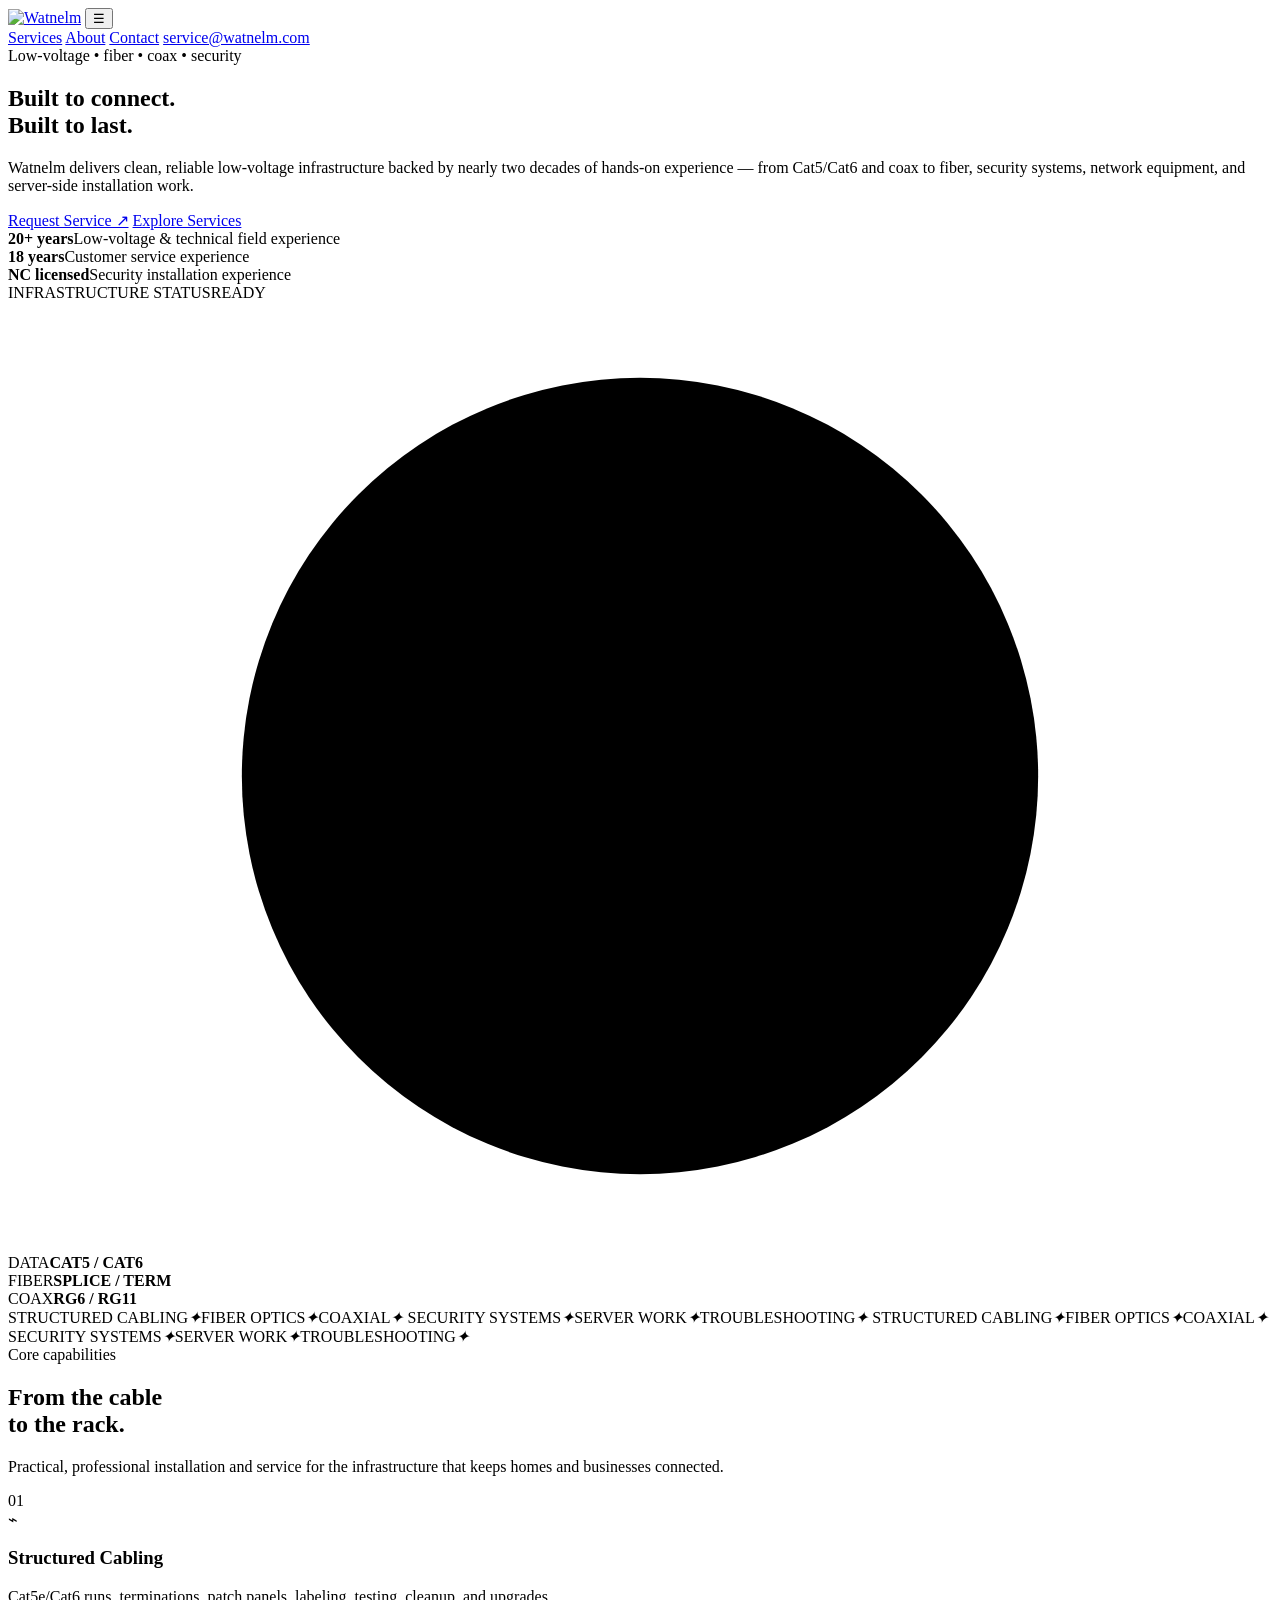
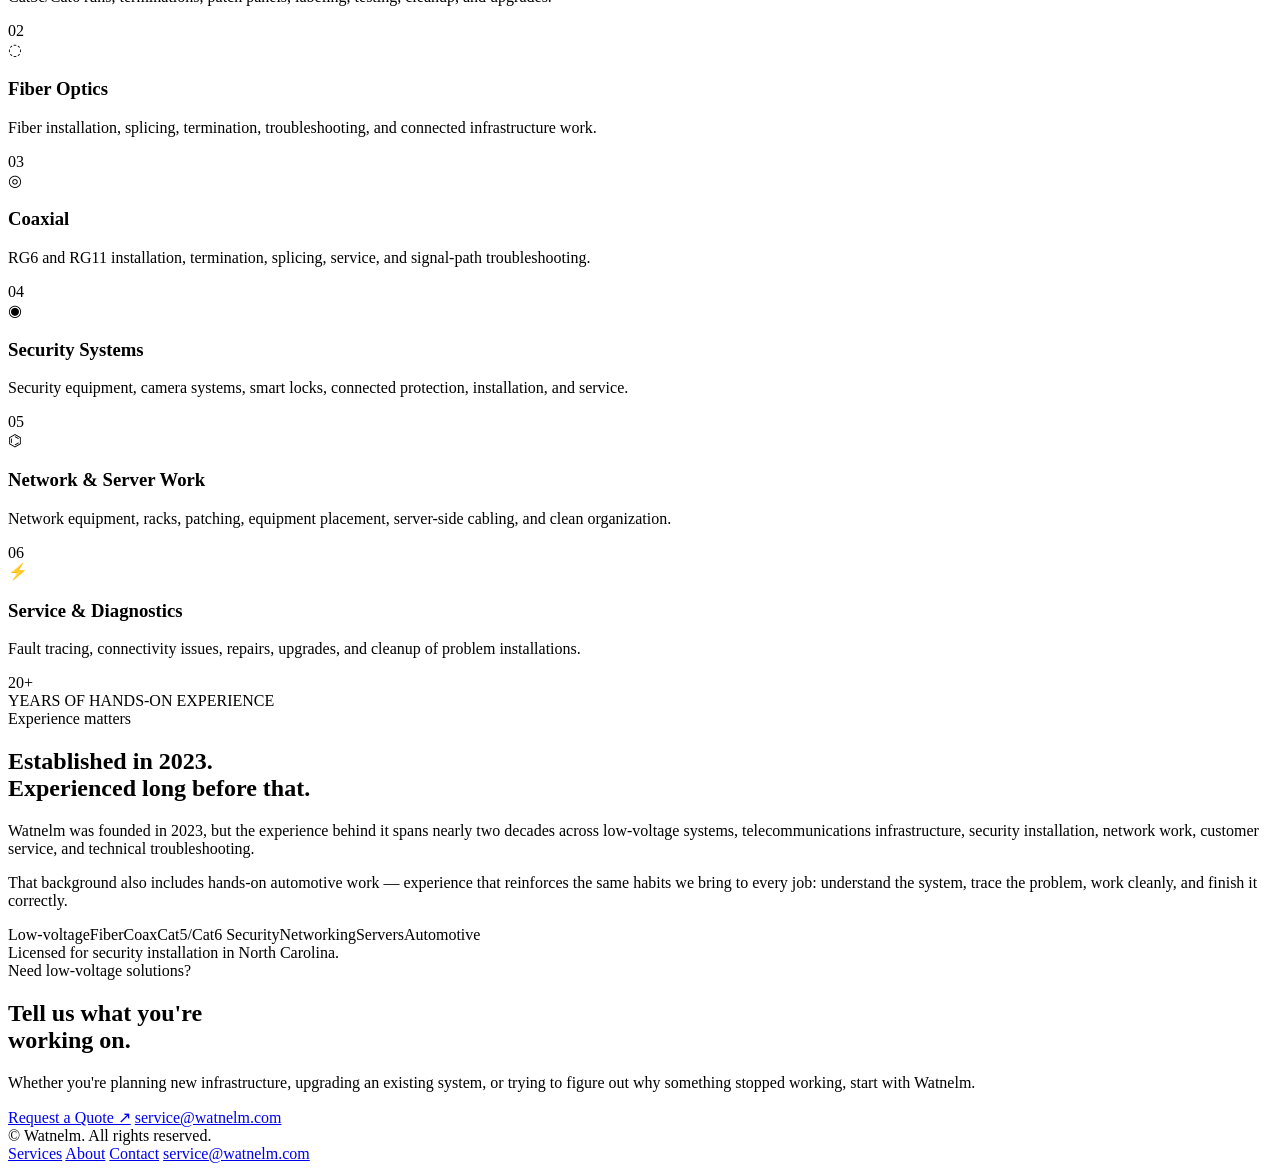
==== index.html @ 1f60ed82 "Add files via upload" ====
<!doctype html>
<html lang="en">
<head>
<meta charset="utf-8">
<meta name="viewport" content="width=device-width,initial-scale=1">
<title>Watnelm | Low-Voltage, Fiber, Coax & Security Installation</title>
<meta name="description" content="Watnelm provides experienced low-voltage wiring, fiber, coax, structured cabling, security installation, networking, server work, and technical service.">
<link rel="canonical" href="https://watnelm.com/">
<meta name="theme-color" content="#090c10">
<meta property="og:type" content="website">
<meta property="og:title" content="Watnelm | Low-Voltage, Fiber, Coax & Security Installation">
<meta property="og:description" content="Watnelm provides experienced low-voltage wiring, fiber, coax, structured cabling, security installation, networking, server work, and technical service.">
<meta property="og:url" content="https://watnelm.com/">
<link rel="icon" href="/assets/favicon.svg" type="image/svg+xml">
<link rel="preconnect" href="https://fonts.googleapis.com">
<link rel="preconnect" href="https://fonts.gstatic.com" crossorigin>
<link href="https://fonts.googleapis.com/css2?family=Inter:wght@400;500;600;700;800&family=Space+Grotesk:wght@500;600;700&display=swap" rel="stylesheet">
<link rel="stylesheet" href="/assets/styles.css">
</head>
<body>
<div class="grid-noise" aria-hidden="true"></div>

<header class="site-header">
  <div class="container header-inner">
    <a class="logo" href="/" aria-label="Watnelm home"><img src="/assets/watnelm-logo.svg" alt="Watnelm"></a>
    <button class="menu" aria-label="Toggle navigation" aria-expanded="false">☰</button>
    <nav class="nav" aria-label="Primary navigation">
      <a href="/services.html">Services</a>
      <a href="/about.html">About</a>
      <a href="/contact.html">Contact</a>
      <a class="nav-cta" href="mailto:service@watnelm.com">service@watnelm.com</a>
    </nav>
  </div>
</header>

<main>
<section class="container hero">
  <div class="hero-copy reveal">
    <div class="eyebrow">Low-voltage • fiber • coax • security</div>
    <h1>Built to connect.<br><span class="accent">Built to last.</span></h1>
    <p class="lede">
      Watnelm delivers clean, reliable low-voltage infrastructure backed by nearly two decades of hands-on experience —
      from Cat5/Cat6 and coax to fiber, security systems, network equipment, and server-side installation work.
    </p>
    <div class="actions">
      <a class="btn btn-primary" href="/contact.html">Request Service ↗</a>
      <a class="btn btn-ghost" href="/services.html">Explore Services</a>
    </div>
    <div class="hero-stats">
      <div class="stat"><strong>20+ years</strong><span>Low-voltage & technical field experience</span></div>
      <div class="stat"><strong>18 years</strong><span>Customer service experience</span></div>
      <div class="stat"><strong>NC licensed</strong><span>Security installation experience</span></div>
    </div>
  </div>

  <div class="tech-card reveal">
    <div class="tech-head"><span>INFRASTRUCTURE STATUS</span><span class="online">READY</span></div>
    <div class="tech-map" aria-hidden="true">
      <div class="node c"></div><div class="node a"></div><div class="node b"></div><div class="node d"></div><div class="node e"></div>
      <svg viewBox="0 0 400 300" preserveAspectRatio="none">
        <path d="M200 150 L75 60"/><path d="M200 150 L330 75"/><path d="M200 150 L95 245"/><path d="M200 150 L325 230"/>
        <circle cx="200" cy="150" r="92"/><circle cx="200" cy="150" r="126"/>
      </svg>
    </div>
    <div class="tech-foot">
      <div><span>DATA</span><b>CAT5 / CAT6</b></div>
      <div><span>FIBER</span><b>SPLICE / TERM</b></div>
      <div><span>COAX</span><b>RG6 / RG11</b></div>
    </div>
  </div>
</section>

<section class="band">
  <div class="band-track">
    <span>STRUCTURED CABLING</span><i>✦</i><span>FIBER OPTICS</span><i>✦</i><span>COAXIAL</span><i>✦</i>
    <span>SECURITY SYSTEMS</span><i>✦</i><span>SERVER WORK</span><i>✦</i><span>TROUBLESHOOTING</span><i>✦</i>
    <span>STRUCTURED CABLING</span><i>✦</i><span>FIBER OPTICS</span><i>✦</i><span>COAXIAL</span><i>✦</i>
    <span>SECURITY SYSTEMS</span><i>✦</i><span>SERVER WORK</span><i>✦</i><span>TROUBLESHOOTING</span><i>✦</i>
  </div>
</section>

<section class="section">
  <div class="container">
    <div class="section-head reveal">
      <div class="eyebrow">Core capabilities</div>
      <h2>From the cable<br>to the rack.</h2>
      <p>Practical, professional installation and service for the infrastructure that keeps homes and businesses connected.</p>
    </div>
    <div class="cards">
      <article class="card reveal"><div class="card-num">01</div><div class="card-icon">⌁</div><h3>Structured Cabling</h3><p>Cat5e/Cat6 runs, terminations, patch panels, labeling, testing, cleanup, and upgrades.</p></article>
      <article class="card reveal"><div class="card-num">02</div><div class="card-icon">◌</div><h3>Fiber Optics</h3><p>Fiber installation, splicing, termination, troubleshooting, and connected infrastructure work.</p></article>
      <article class="card reveal"><div class="card-num">03</div><div class="card-icon">◎</div><h3>Coaxial</h3><p>RG6 and RG11 installation, termination, splicing, service, and signal-path troubleshooting.</p></article>
      <article class="card reveal"><div class="card-num">04</div><div class="card-icon">◉</div><h3>Security Systems</h3><p>Security equipment, camera systems, smart locks, connected protection, installation, and service.</p></article>
      <article class="card reveal"><div class="card-num">05</div><div class="card-icon">⌬</div><h3>Network & Server Work</h3><p>Network equipment, racks, patching, equipment placement, server-side cabling, and clean organization.</p></article>
      <article class="card reveal"><div class="card-num">06</div><div class="card-icon">⚡</div><h3>Service & Diagnostics</h3><p>Fault tracing, connectivity issues, repairs, upgrades, and cleanup of problem installations.</p></article>
    </div>
  </div>
</section>

<section class="section">
  <div class="container split reveal">
    <div class="split-visual"><div><div class="big-number">20<span>+</span></div><div class="muted">YEARS OF HANDS-ON EXPERIENCE</div></div></div>
    <div class="split-copy">
      <div class="eyebrow">Experience matters</div>
      <h2>Established in 2023.<br><span class="accent">Experienced long before that.</span></h2>
      <p>Watnelm was founded in 2023, but the experience behind it spans nearly two decades across low-voltage systems, telecommunications infrastructure, security installation, network work, customer service, and technical troubleshooting.</p>
      <p>That background also includes hands-on automotive work — experience that reinforces the same habits we bring to every job: understand the system, trace the problem, work cleanly, and finish it correctly.</p>
      <div class="chips">
        <span class="chip">Low-voltage</span><span class="chip">Fiber</span><span class="chip">Coax</span><span class="chip">Cat5/Cat6</span>
        <span class="chip">Security</span><span class="chip">Networking</span><span class="chip">Servers</span><span class="chip">Automotive</span>
      </div>
      <div class="callout">Licensed for security installation in North Carolina.</div>
    </div>
  </div>
</section>

<section class="container cta reveal">
  <div class="eyebrow">Need low-voltage solutions?</div>
  <h2>Tell us what you're<br>working on.</h2>
  <p>Whether you're planning new infrastructure, upgrading an existing system, or trying to figure out why something stopped working, start with Watnelm.</p>
  <div class="actions">
    <a class="btn btn-primary" href="/contact.html">Request a Quote ↗</a>
    <a class="btn btn-ghost" href="mailto:service@watnelm.com">service@watnelm.com</a>
  </div>
</section>
</main>

<footer>
  <div class="container footer-inner">
    <div>© <span data-year></span> Watnelm. All rights reserved.</div>
    <div class="footer-links">
      <a href="/services.html">Services</a>
      <a href="/about.html">About</a>
      <a href="/contact.html">Contact</a>
      <a href="mailto:service@watnelm.com">service@watnelm.com</a>
    </div>
  </div>
</footer>
<script src="/assets/script.js"></script>
</body>
</html>
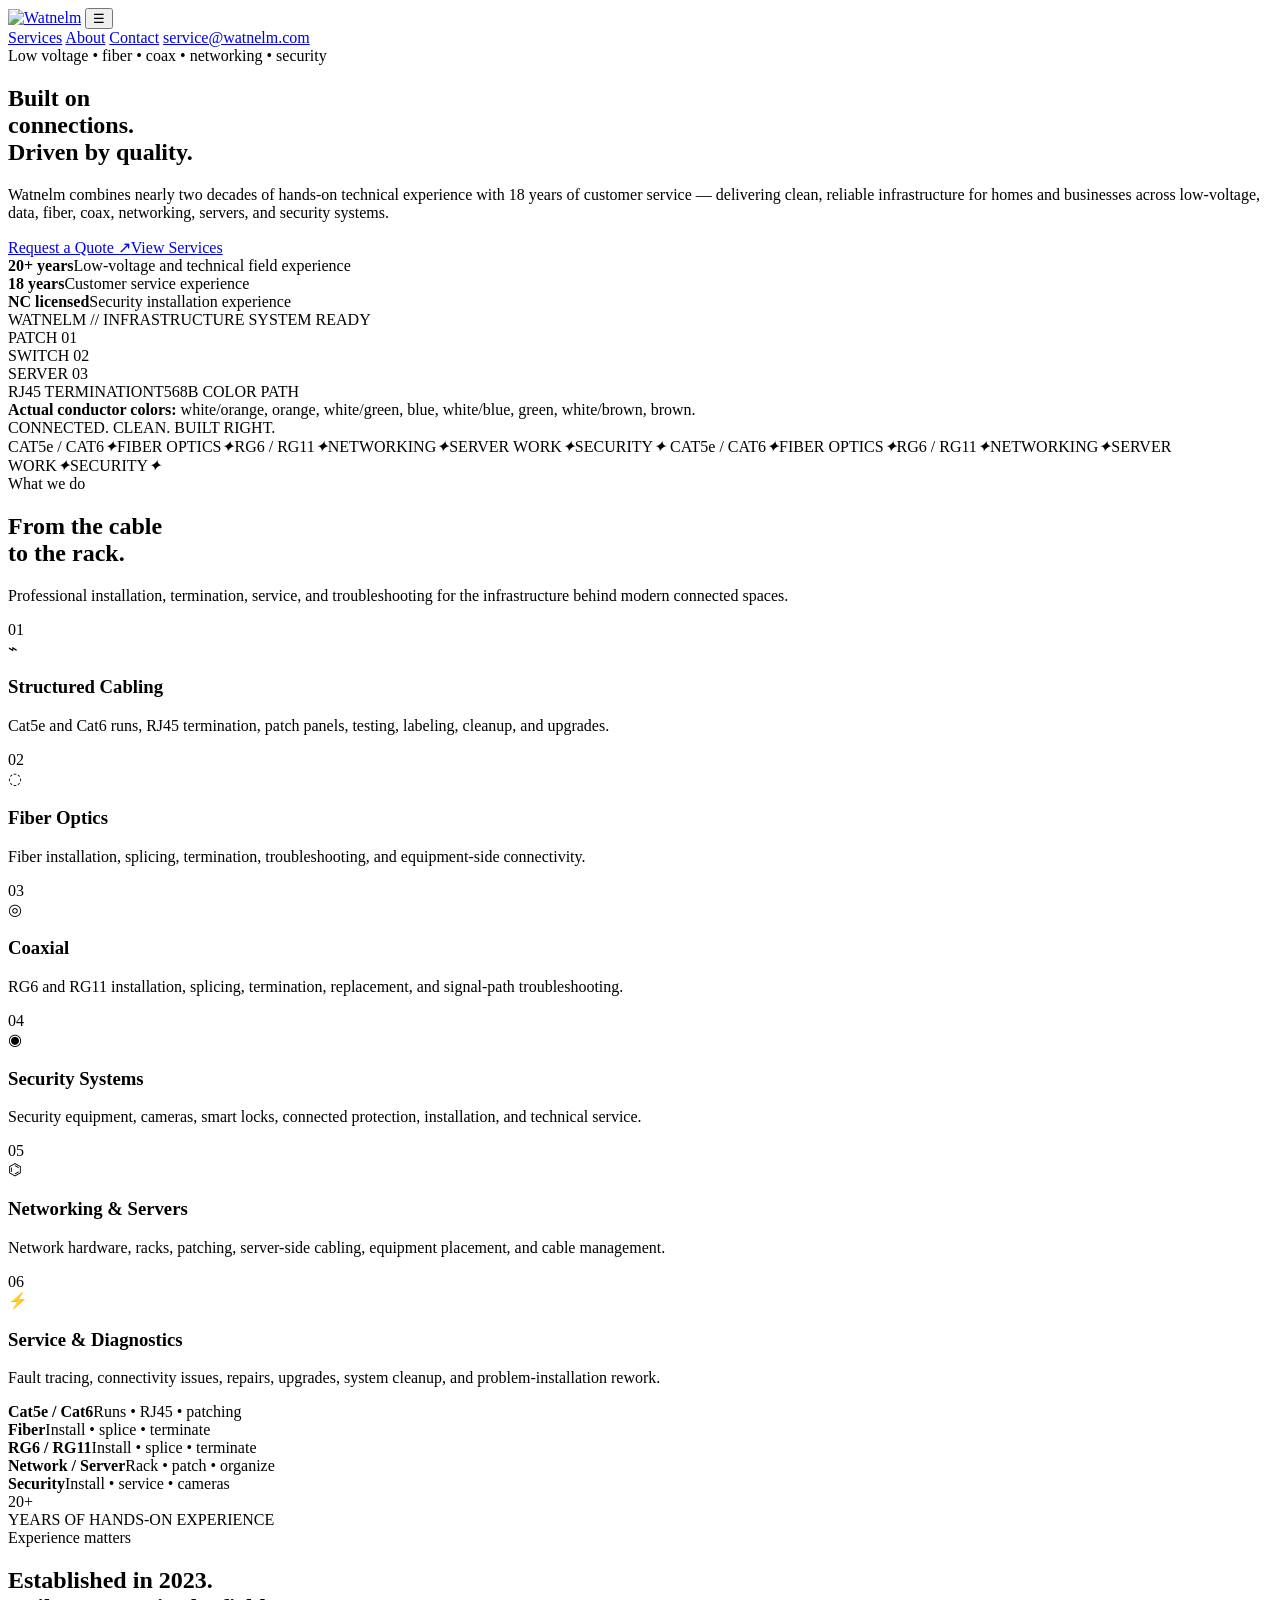
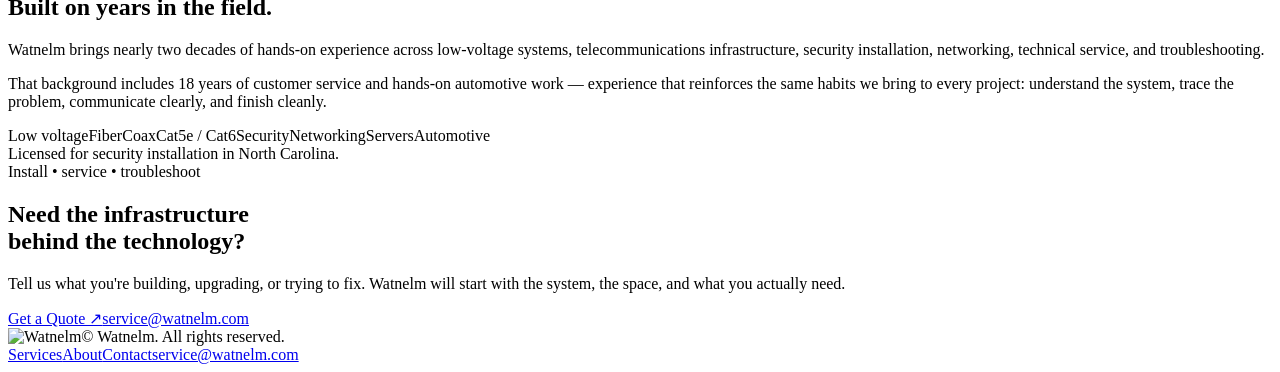
==== commit 51f6252e: "Add files via upload" ====
--- a/index.html
+++ b/index.html
@@ -3,26 +3,29 @@
 <head>
 <meta charset="utf-8">
 <meta name="viewport" content="width=device-width,initial-scale=1">
-<title>Watnelm | Low-Voltage, Fiber, Coax & Security Installation</title>
-<meta name="description" content="Watnelm provides experienced low-voltage wiring, fiber, coax, structured cabling, security installation, networking, server work, and technical service.">
+<title>Watnelm | Low-Voltage, Fiber, Coax, Networking & Security</title>
+<meta name="description" content="Watnelm delivers professional low-voltage wiring, Cat5e/Cat6, fiber, coax, networking, server work, security installation, service, and troubleshooting.">
 <link rel="canonical" href="https://watnelm.com/">
-<meta name="theme-color" content="#090c10">
+<meta name="theme-color" content="#05080d">
 <meta property="og:type" content="website">
-<meta property="og:title" content="Watnelm | Low-Voltage, Fiber, Coax & Security Installation">
-<meta property="og:description" content="Watnelm provides experienced low-voltage wiring, fiber, coax, structured cabling, security installation, networking, server work, and technical service.">
+<meta property="og:title" content="Watnelm | Low-Voltage, Fiber, Coax, Networking & Security">
+<meta property="og:description" content="Watnelm delivers professional low-voltage wiring, Cat5e/Cat6, fiber, coax, networking, server work, security installation, service, and troubleshooting.">
 <meta property="og:url" content="https://watnelm.com/">
-<link rel="icon" href="/assets/favicon.svg" type="image/svg+xml">
+<meta property="og:image" content="https://watnelm.com/assets/watnelm-social.jpg">
+<meta name="twitter:card" content="summary_large_image">
+<link rel="icon" href="/assets/favicon.png" type="image/png">
 <link rel="preconnect" href="https://fonts.googleapis.com">
 <link rel="preconnect" href="https://fonts.gstatic.com" crossorigin>
 <link href="https://fonts.googleapis.com/css2?family=Inter:wght@400;500;600;700;800&family=Space+Grotesk:wght@500;600;700&display=swap" rel="stylesheet">
 <link rel="stylesheet" href="/assets/styles.css">
+<script type="application/ld+json">{"@context": "https://schema.org", "@type": "Organization", "name": "Watnelm", "url": "https://watnelm.com", "email": "service@watnelm.com", "description": "Low-voltage, fiber, coax, networking, server, and security installation services."}</script>
 </head>
 <body>
-<div class="grid-noise" aria-hidden="true"></div>
+<div class="grid-bg" aria-hidden="true"></div><div class="glow" aria-hidden="true"></div>
 
 <header class="site-header">
   <div class="container header-inner">
-    <a class="logo" href="/" aria-label="Watnelm home"><img src="/assets/watnelm-logo.svg" alt="Watnelm"></a>
+    <a href="/" aria-label="Watnelm home"><img class="brand-logo" src="/assets/watnelm-logo.webp" alt="Watnelm"></a>
     <button class="menu" aria-label="Toggle navigation" aria-expanded="false">☰</button>
     <nav class="nav" aria-label="Primary navigation">
       <a href="/services.html">Services</a>
@@ -36,63 +39,60 @@
 <main>
 <section class="container hero">
   <div class="hero-copy reveal">
-    <div class="eyebrow">Low-voltage • fiber • coax • security</div>
-    <h1>Built to connect.<br><span class="accent">Built to last.</span></h1>
-    <p class="lede">
-      Watnelm delivers clean, reliable low-voltage infrastructure backed by nearly two decades of hands-on experience —
-      from Cat5/Cat6 and coax to fiber, security systems, network equipment, and server-side installation work.
-    </p>
-    <div class="actions">
-      <a class="btn btn-primary" href="/contact.html">Request Service ↗</a>
-      <a class="btn btn-ghost" href="/services.html">Explore Services</a>
-    </div>
+    <div class="eyebrow">Low voltage • fiber • coax • networking • security</div>
+    <h1>Built on<br><span class="line-blue">connections.</span><br><span class="line-yellow">Driven by quality.</span></h1>
+    <p class="lede">Watnelm combines nearly two decades of hands-on technical experience with 18 years of customer service — delivering clean, reliable infrastructure for homes and businesses across low-voltage, data, fiber, coax, networking, servers, and security systems.</p>
+    <div class="actions"><a class="btn btn-primary" href="/contact.html">Request a Quote ↗</a><a class="btn btn-ghost" href="/services.html">View Services</a></div>
     <div class="hero-stats">
-      <div class="stat"><strong>20+ years</strong><span>Low-voltage & technical field experience</span></div>
+      <div class="stat"><strong>20+ years</strong><span>Low-voltage and technical field experience</span></div>
       <div class="stat"><strong>18 years</strong><span>Customer service experience</span></div>
       <div class="stat"><strong>NC licensed</strong><span>Security installation experience</span></div>
     </div>
   </div>
 
-  <div class="tech-card reveal">
-    <div class="tech-head"><span>INFRASTRUCTURE STATUS</span><span class="online">READY</span></div>
-    <div class="tech-map" aria-hidden="true">
-      <div class="node c"></div><div class="node a"></div><div class="node b"></div><div class="node d"></div><div class="node e"></div>
-      <svg viewBox="0 0 400 300" preserveAspectRatio="none">
-        <path d="M200 150 L75 60"/><path d="M200 150 L330 75"/><path d="M200 150 L95 245"/><path d="M200 150 L325 230"/>
-        <circle cx="200" cy="150" r="92"/><circle cx="200" cy="150" r="126"/>
-      </svg>
+  <div class="hero-visual reveal" aria-label="Network infrastructure illustration">
+    <div class="rack-card">
+      <div class="rack-top"><span>WATNELM // INFRASTRUCTURE</span><span class="status"><i></i> SYSTEM READY</span></div>
+      <div class="rack-body">
+        <div class="rack-unit"><span class="label">PATCH 01</span><div class="ports"><i class="port "></i><i class="port live"></i><i class="port "></i><i class="port "></i><i class="port live"></i><i class="port "></i><i class="port live"></i><i class="port "></i></div><div class="meters"><i></i><i></i><i></i><i></i><i></i></div></div>
+        <div class="rack-unit"><span class="label">SWITCH 02</span><div class="ports"><i class="port live"></i><i class="port "></i><i class="port live"></i><i class="port live"></i><i class="port "></i><i class="port "></i><i class="port "></i><i class="port live"></i></div><div class="meters"><i></i><i></i><i></i><i></i><i></i></div></div>
+        <div class="rack-unit"><span class="label">SERVER 03</span><div class="ports"><i class="port "></i><i class="port "></i><i class="port live"></i><i class="port "></i><i class="port "></i><i class="port live"></i><i class="port "></i><i class="port "></i></div><div class="meters"><i></i><i></i><i></i><i></i><i></i></div></div>
+      </div>
+      <div class="cable-zone">
+        <div class="cable-title"><span>RJ45 TERMINATION</span><span>T568B COLOR PATH</span></div>
+        <div class="rj45">
+          <div class="wire-path"><i class="wire"></i><i class="wire"></i><i class="wire"></i><i class="wire"></i><i class="wire"></i><i class="wire"></i><i class="wire"></i><i class="wire"></i></div>
+          <div class="connector"><i class="pin wo"></i><i class="pin o"></i><i class="pin wg"></i><i class="pin b"></i><i class="pin wb"></i><i class="pin g"></i><i class="pin wbr"></i><i class="pin br"></i></div>
+        </div>
+        <div class="rj-note"><b>Actual conductor colors:</b> white/orange, orange, white/green, blue, white/blue, green, white/brown, brown.</div>
+      </div>
     </div>
-    <div class="tech-foot">
-      <div><span>DATA</span><b>CAT5 / CAT6</b></div>
-      <div><span>FIBER</span><b>SPLICE / TERM</b></div>
-      <div><span>COAX</span><b>RG6 / RG11</b></div>
-    </div>
+    <div class="brand-badge"><img src="/assets/watnelm-logo.webp" alt=""><span>CONNECTED. CLEAN. BUILT RIGHT.</span></div>
   </div>
 </section>
 
-<section class="band">
-  <div class="band-track">
-    <span>STRUCTURED CABLING</span><i>✦</i><span>FIBER OPTICS</span><i>✦</i><span>COAXIAL</span><i>✦</i>
-    <span>SECURITY SYSTEMS</span><i>✦</i><span>SERVER WORK</span><i>✦</i><span>TROUBLESHOOTING</span><i>✦</i>
-    <span>STRUCTURED CABLING</span><i>✦</i><span>FIBER OPTICS</span><i>✦</i><span>COAXIAL</span><i>✦</i>
-    <span>SECURITY SYSTEMS</span><i>✦</i><span>SERVER WORK</span><i>✦</i><span>TROUBLESHOOTING</span><i>✦</i>
-  </div>
-</section>
+<section class="band"><div class="band-track">
+<span>CAT5e / CAT6</span><i>✦</i><span>FIBER OPTICS</span><i>✦</i><span>RG6 / RG11</span><i>✦</i><span>NETWORKING</span><i>✦</i><span>SERVER WORK</span><i>✦</i><span>SECURITY</span><i>✦</i>
+<span>CAT5e / CAT6</span><i>✦</i><span>FIBER OPTICS</span><i>✦</i><span>RG6 / RG11</span><i>✦</i><span>NETWORKING</span><i>✦</i><span>SERVER WORK</span><i>✦</i><span>SECURITY</span><i>✦</i>
+</div></section>
 
 <section class="section">
   <div class="container">
-    <div class="section-head reveal">
-      <div class="eyebrow">Core capabilities</div>
-      <h2>From the cable<br>to the rack.</h2>
-      <p>Practical, professional installation and service for the infrastructure that keeps homes and businesses connected.</p>
+    <div class="section-head reveal"><div class="eyebrow">What we do</div><h2>From the cable<br>to the rack.</h2><p>Professional installation, termination, service, and troubleshooting for the infrastructure behind modern connected spaces.</p></div>
+    <div class="cards">
+      <article class="card reveal"><div class="card-num">01</div><div class="card-icon">⌁</div><h3>Structured Cabling</h3><p>Cat5e and Cat6 runs, RJ45 termination, patch panels, testing, labeling, cleanup, and upgrades.</p></article>
+      <article class="card reveal"><div class="card-num">02</div><div class="card-icon">◌</div><h3>Fiber Optics</h3><p>Fiber installation, splicing, termination, troubleshooting, and equipment-side connectivity.</p></article>
+      <article class="card reveal"><div class="card-num">03</div><div class="card-icon">◎</div><h3>Coaxial</h3><p>RG6 and RG11 installation, splicing, termination, replacement, and signal-path troubleshooting.</p></article>
+      <article class="card reveal"><div class="card-num">04</div><div class="card-icon">◉</div><h3>Security Systems</h3><p>Security equipment, cameras, smart locks, connected protection, installation, and technical service.</p></article>
+      <article class="card reveal"><div class="card-num">05</div><div class="card-icon">⌬</div><h3>Networking & Servers</h3><p>Network hardware, racks, patching, server-side cabling, equipment placement, and cable management.</p></article>
+      <article class="card reveal"><div class="card-num">06</div><div class="card-icon">⚡</div><h3>Service & Diagnostics</h3><p>Fault tracing, connectivity issues, repairs, upgrades, system cleanup, and problem-installation rework.</p></article>
     </div>
-    <div class="cards">
-      <article class="card reveal"><div class="card-num">01</div><div class="card-icon">⌁</div><h3>Structured Cabling</h3><p>Cat5e/Cat6 runs, terminations, patch panels, labeling, testing, cleanup, and upgrades.</p></article>
-      <article class="card reveal"><div class="card-num">02</div><div class="card-icon">◌</div><h3>Fiber Optics</h3><p>Fiber installation, splicing, termination, troubleshooting, and connected infrastructure work.</p></article>
-      <article class="card reveal"><div class="card-num">03</div><div class="card-icon">◎</div><h3>Coaxial</h3><p>RG6 and RG11 installation, termination, splicing, service, and signal-path troubleshooting.</p></article>
-      <article class="card reveal"><div class="card-num">04</div><div class="card-icon">◉</div><h3>Security Systems</h3><p>Security equipment, camera systems, smart locks, connected protection, installation, and service.</p></article>
-      <article class="card reveal"><div class="card-num">05</div><div class="card-icon">⌬</div><h3>Network & Server Work</h3><p>Network equipment, racks, patching, equipment placement, server-side cabling, and clean organization.</p></article>
-      <article class="card reveal"><div class="card-num">06</div><div class="card-icon">⚡</div><h3>Service & Diagnostics</h3><p>Fault tracing, connectivity issues, repairs, upgrades, and cleanup of problem installations.</p></article>
+    <div class="tech-strip reveal">
+      <div class="tech-item"><i></i><b>Cat5e / Cat6</b><span>Runs • RJ45 • patching</span></div>
+      <div class="tech-item"><i></i><b>Fiber</b><span>Install • splice • terminate</span></div>
+      <div class="tech-item"><i></i><b>RG6 / RG11</b><span>Install • splice • terminate</span></div>
+      <div class="tech-item"><i></i><b>Network / Server</b><span>Rack • patch • organize</span></div>
+      <div class="tech-item"><i></i><b>Security</b><span>Install • service • cameras</span></div>
     </div>
   </div>
 </section>
@@ -102,40 +102,28 @@
     <div class="split-visual"><div><div class="big-number">20<span>+</span></div><div class="muted">YEARS OF HANDS-ON EXPERIENCE</div></div></div>
     <div class="split-copy">
       <div class="eyebrow">Experience matters</div>
-      <h2>Established in 2023.<br><span class="accent">Experienced long before that.</span></h2>
-      <p>Watnelm was founded in 2023, but the experience behind it spans nearly two decades across low-voltage systems, telecommunications infrastructure, security installation, network work, customer service, and technical troubleshooting.</p>
-      <p>That background also includes hands-on automotive work — experience that reinforces the same habits we bring to every job: understand the system, trace the problem, work cleanly, and finish it correctly.</p>
-      <div class="chips">
-        <span class="chip">Low-voltage</span><span class="chip">Fiber</span><span class="chip">Coax</span><span class="chip">Cat5/Cat6</span>
-        <span class="chip">Security</span><span class="chip">Networking</span><span class="chip">Servers</span><span class="chip">Automotive</span>
-      </div>
+      <h2>Established in 2023.<br><span class="blue">Built on years in the field.</span></h2>
+      <p>Watnelm brings nearly two decades of hands-on experience across low-voltage systems, telecommunications infrastructure, security installation, networking, technical service, and troubleshooting.</p>
+      <p>That background includes 18 years of customer service and hands-on automotive work — experience that reinforces the same habits we bring to every project: understand the system, trace the problem, communicate clearly, and finish cleanly.</p>
+      <div class="chips"><span class="chip">Low voltage</span><span class="chip gold">Fiber</span><span class="chip">Coax</span><span class="chip">Cat5e / Cat6</span><span class="chip gold">Security</span><span class="chip">Networking</span><span class="chip">Servers</span><span class="chip">Automotive</span></div>
       <div class="callout">Licensed for security installation in North Carolina.</div>
     </div>
   </div>
 </section>
 
 <section class="container cta reveal">
-  <div class="eyebrow">Need low-voltage solutions?</div>
-  <h2>Tell us what you're<br>working on.</h2>
-  <p>Whether you're planning new infrastructure, upgrading an existing system, or trying to figure out why something stopped working, start with Watnelm.</p>
-  <div class="actions">
-    <a class="btn btn-primary" href="/contact.html">Request a Quote ↗</a>
-    <a class="btn btn-ghost" href="mailto:service@watnelm.com">service@watnelm.com</a>
-  </div>
+  <div class="eyebrow">Install • service • troubleshoot</div>
+  <h2>Need the infrastructure<br>behind the technology?</h2>
+  <p>Tell us what you're building, upgrading, or trying to fix. Watnelm will start with the system, the space, and what you actually need.</p>
+  <div class="actions"><a class="btn btn-primary" href="/contact.html">Get a Quote ↗</a><a class="btn btn-secondary" href="mailto:service@watnelm.com">service@watnelm.com</a></div>
 </section>
 </main>
 
 <footer>
   <div class="container footer-inner">
-    <div>© <span data-year></span> Watnelm. All rights reserved.</div>
-    <div class="footer-links">
-      <a href="/services.html">Services</a>
-      <a href="/about.html">About</a>
-      <a href="/contact.html">Contact</a>
-      <a href="mailto:service@watnelm.com">service@watnelm.com</a>
-    </div>
+    <div class="footer-brand"><img src="/assets/watnelm-logo.webp" alt="Watnelm"><span>© <span data-year></span> Watnelm. All rights reserved.</span></div>
+    <div class="footer-links"><a href="/services.html">Services</a><a href="/about.html">About</a><a href="/contact.html">Contact</a><a href="mailto:service@watnelm.com">service@watnelm.com</a></div>
   </div>
 </footer>
 <script src="/assets/script.js"></script>
-</body>
-</html>
+</body></html>
